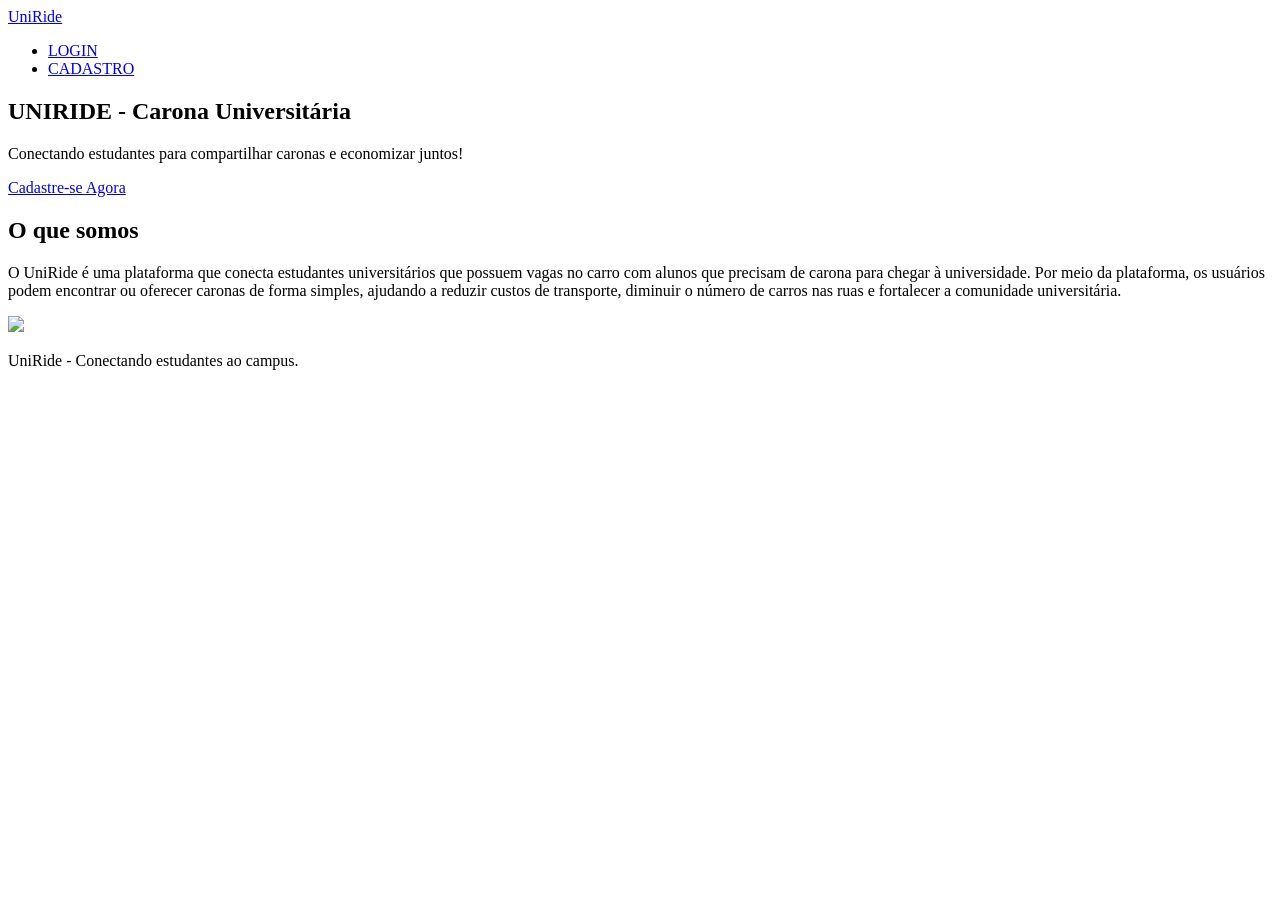
==== home/index.html @ bc9b3fe0 "pagina inicial- html" ====
<!DOCTYPE html>
<html lang="en">
<head>
    <meta charset="UTF-8">
    <meta name="viewport" content="width=device-width, initial-scale=1.0">
    <title>UNIRIDE - Carona Universitária</title>
    <link rel="stylesheet" href="../css/styles.css">
</head>
<body>
<!-- Navbar -->
<nav class="navbar">
    <div class="navbar-container">
      <a href="#" class="logo">UniRide</a>
      <ul class="nav-menu">
        <li><a href="../login/login.html">LOGIN</a></li>
        <li><a href="../cadastro/cadastro.html">CADASTRO</a></li>
      </ul>
    </div>
  </nav>

<!-- hero section -->
    <section class="hero">
        <div class="hero-content">
            <h1>UNIRIDE - Carona Universitária</h1>
            <p>Conectando estudantes para compartilhar caronas e economizar juntos!</p>
            <a href="../cadastro/cadastro.html" class="btn">Cadastre-se Agora</a>
        </div>
    </section>

<!-- about section -->
  <section id="sobre" class="about">
    <div class="about-container">
      <div class="about-text">
        <h2>O que somos</h2>
        <p>O UniRide é uma plataforma que conecta estudantes universitários que possuem vagas no carro com alunos que precisam de carona para chegar à universidade. Por meio da plataforma, os usuários podem encontrar ou oferecer caronas de forma simples, ajudando a reduzir custos de transporte, diminuir o número de carros nas ruas e fortalecer a comunidade universitária.</p>
      </div>
      <div class="about-image">
        <img src="https://cdn.blablacar.com/cms/carona-blablacar-3.webp">
      </div>
    </div>
  </section>

  <!-- Footer -->
  <footer class="footer">
    <p>UniRide - Conectando estudantes ao campus.</p>
  </footer>
</body>
</html>
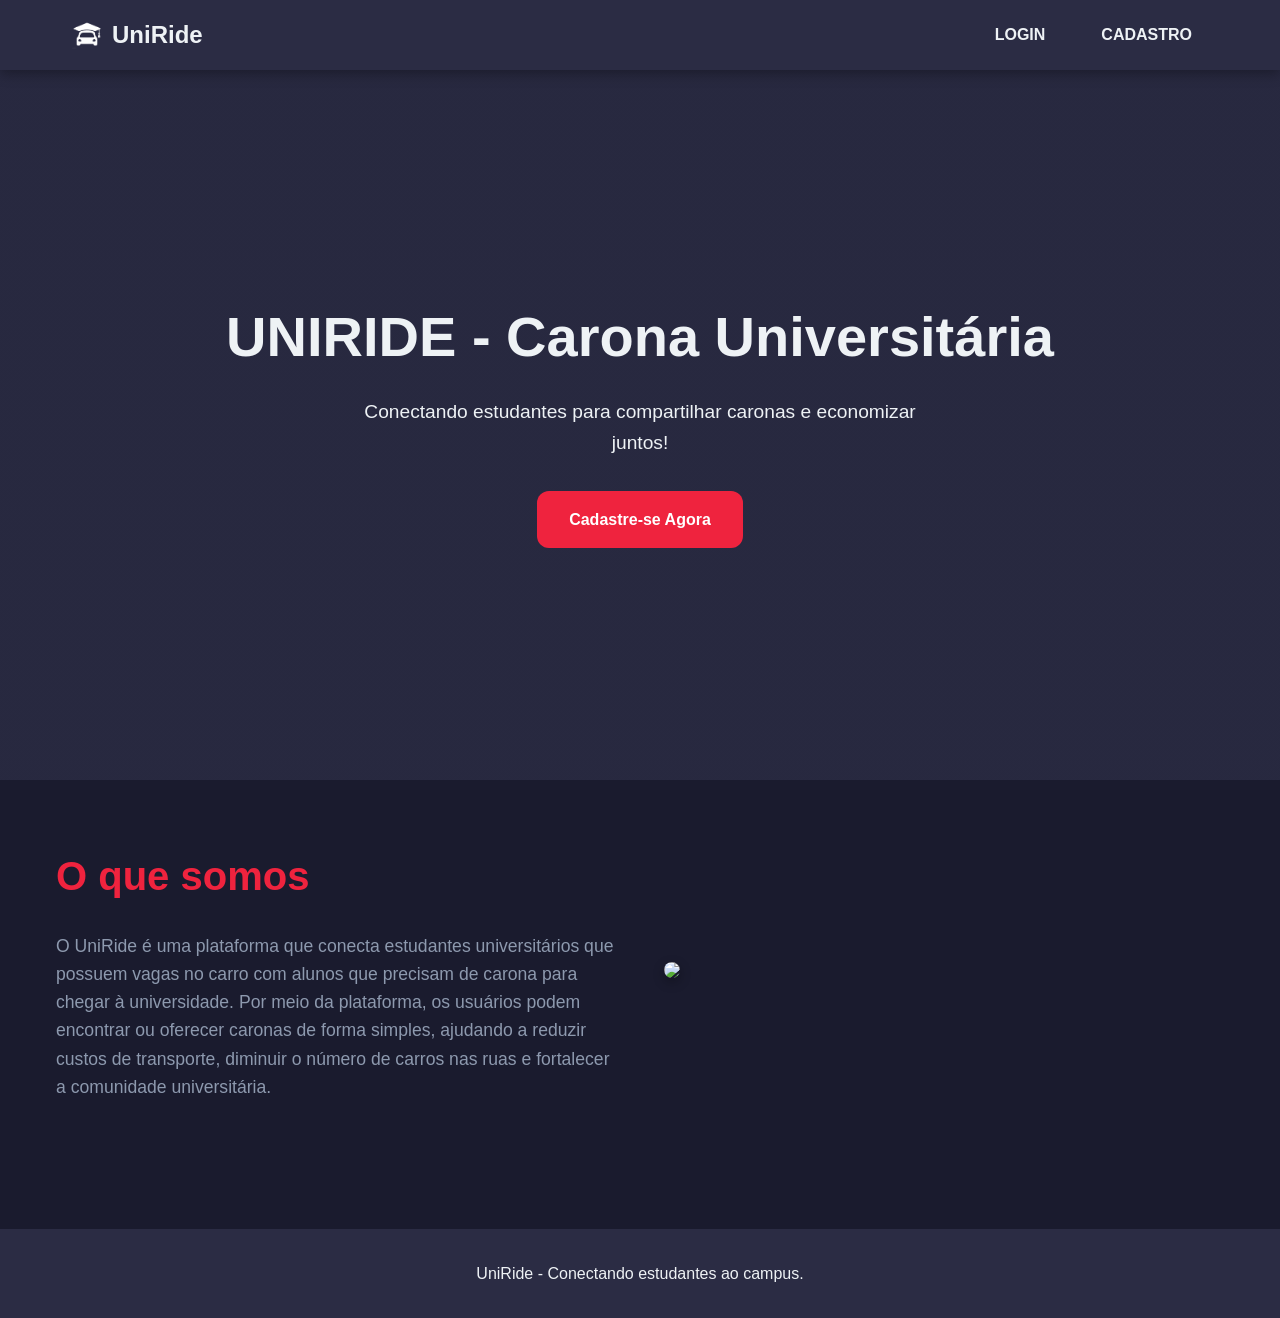
==== commit c444e910: "algumas alterações visuais" ====
--- a/home/index.html
+++ b/home/index.html
@@ -10,7 +10,7 @@
 <!-- Navbar -->
 <nav class="navbar">
     <div class="navbar-container">
-      <a href="#" class="logo">UniRide</a>
+      <a href="#" class="logo"><img src="../assets/icon-fofo.png" alt="Ícone UniRide" class="icone-logo">UniRide</a>
       <ul class="nav-menu">
         <li><a href="../login/login.html">LOGIN</a></li>
         <li><a href="../cadastro/cadastro.html">CADASTRO</a></li>
--- a/css/styles.css
+++ b/css/styles.css
@@ -0,0 +1,208 @@
+/* ----- base ----- */
+*,
+*::before,
+*::after {
+  margin: 0;
+  padding: 0;
+  box-sizing: border-box;
+}
+
+:root {
+  /* cores */
+  --color-primary-dark: #2b2c44;
+  --color-secondary-gray: #8d99ae;
+  --color-background: #1a1b2e; 
+  --color-accent-red: #ef233e;
+  --color-accent-red-dark: #d70232;
+  --color-white: #eef2f5;
+  
+  /* fonte */
+  --font-family: -apple-system, BlinkMacSystemFont, "SF Pro Display", "SF Pro Text", "Helvetica Neue", Helvetica, Arial, sans-serif;
+  
+  /* espaço */
+  --spacing-sm: 1rem;
+  --spacing-md: 1.5rem;
+  --spacing-lg: 2rem;
+  --spacing-xl: 3rem;
+  --spacing-2xl: 4rem;
+  
+  /* sombras */
+  --border-radius: 0.75rem;
+  --border-radius-lg: 1rem;
+  --shadow-md: 0 4px 12px rgba(0, 0, 0, 0.3);
+  --transition: all 0.3s ease;
+}
+
+html {
+  scroll-behavior: smooth;
+}
+
+body {
+  font-family: var(--font-family);
+  background-color: var(--color-background);
+  color: var(--color-white);
+  line-height: 1.6;
+  overflow-x: hidden;
+  -webkit-font-smoothing: antialiased;
+}
+
+/* nav */
+
+.navbar {
+  position: fixed;
+  top: 0;
+  width: 100%;
+  z-index: 1000;
+  background-color: var(--color-primary-dark);
+  box-shadow: var(--shadow-md);
+}
+
+.navbar-container {
+  display: flex;
+  align-items: center;
+  justify-content: space-between;
+  max-width: 1200px;
+  margin: 0 auto;
+  padding: 1rem 2rem;
+}
+
+.logo {
+  font-size: 1.5rem;
+  font-weight: 700;
+  color: var(--color-white);
+  text-decoration: none;
+}
+
+.nav-menu {
+  display: flex;
+  gap: 1.5rem;
+  list-style: none;
+}
+
+.nav-menu a {
+  color: var(--color-white);
+  text-decoration: none;
+  font-weight: 600;
+  transition: var(--transition);
+  padding: 0.5rem 1rem;
+  border-radius: 50px;
+}
+
+.nav-menu a:hover {
+  background-color: var(--color-accent-red);
+}
+
+.logo {
+    display: flex;
+    align-items: center; /* Alinha o ícone e o texto no meio */
+    gap: 10px; /* Dá um espaço entre o ícone e a palavra */
+}
+
+/* Adicione essa nova classe para controlar o tamanho do ícone */
+.icone-logo {
+    width: 30px; /* Ajuste esse valor para deixar o ícone maior ou menor */
+    height: auto;
+}
+
+/* botaooo */
+.menu-toggle {
+  display: none;
+  flex-direction: column;
+  gap: 5px;
+  background: none;
+  border: none;
+  cursor: pointer;
+}
+
+.menu-toggle span {
+  width: 30px;
+  height: 3px;
+  background-color: var(--color-white);
+  border-radius: 2px;
+}
+
+/* hero */
+
+.hero {
+  height: 80vh;
+  display: flex;
+  align-items: center;
+  justify-content: center;
+  text-align: center;
+  background: linear-gradient(rgba(43, 44, 68, 0.8), rgba(43, 44, 68, 0.8)), 
+              url('https://midia-wp-kinsta-grupomarista.s3.sa-east-1.amazonaws.com/grupo-marista-2022/wp-content/uploads/2024/11/13122634/imagens-para-o-blog-2048x1152.png');
+  background-size: cover;
+  background-position: center;
+  padding: 0 1rem;
+  margin-top: 60px; 
+}
+
+.hero-content h1 {
+  font-size: clamp(2rem, 5vw, 3.5rem);
+  margin-bottom: 1rem;
+}
+
+.hero-content p {
+  font-size: 1.2rem;
+  margin-bottom: 2rem;
+  max-width: 600px;
+  margin-left: auto;
+  margin-right: auto;
+}
+
+.btn {
+  display: inline-block;
+  background-color: var(--color-accent-red);
+  color: white;
+  padding: 1rem 2rem;
+  border-radius: var(--border-radius);
+  text-decoration: none;
+  font-weight: bold;
+  transition: var(--transition);
+}
+
+.btn:hover {
+  background-color: var(--color-accent-red-dark);
+  transform: translateY(-3px);
+}
+
+/* about secao */
+
+.about {
+  padding: var(--spacing-2xl) 1rem;
+  max-width: 1200px;
+  margin: 0 auto;
+}
+
+.about-container {
+  display: grid;
+  grid-template-columns: 1fr 1fr;
+  gap: 3rem;
+  align-items: center;
+}
+
+.about-text h2 {
+  font-size: 2.5rem;
+  margin-bottom: 1.5rem;
+  color: var(--color-accent-red);
+}
+
+.about-text p {
+  color: var(--color-secondary-gray);
+  font-size: 1.1rem;
+}
+
+.about-image img {
+  width: 100%;
+  border-radius: var(--border-radius-lg);
+  box-shadow: var(--shadow-md);
+}
+
+/* footer e tals */
+
+.footer {
+  background-color: var(--color-primary-dark);
+  text-align: center;
+  padding: 2rem;
+  margin-top: 4rem;
+}
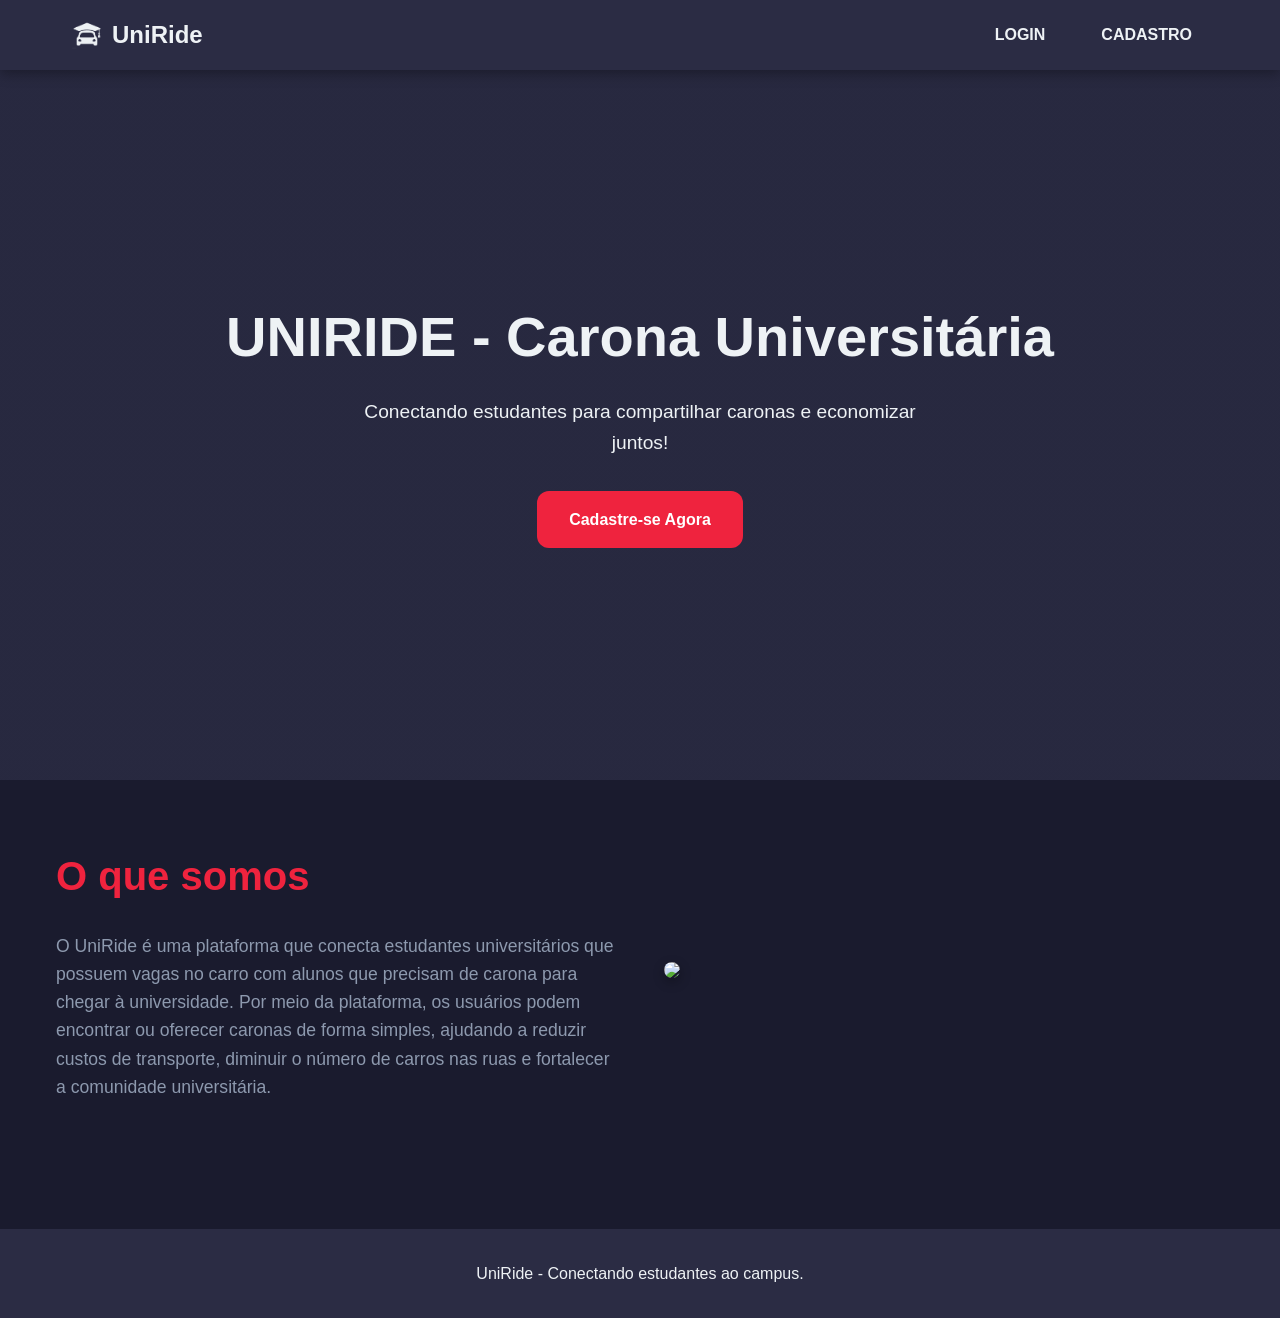
==== commit 70183ce1: "Correção de erro + complemento dos filtros em novaViagem Fix de um erro relacionado aos perfis de ed" ====
--- a/home/index.html
+++ b/home/index.html
@@ -35,7 +35,7 @@
         <p>O UniRide é uma plataforma que conecta estudantes universitários que possuem vagas no carro com alunos que precisam de carona para chegar à universidade. Por meio da plataforma, os usuários podem encontrar ou oferecer caronas de forma simples, ajudando a reduzir custos de transporte, diminuir o número de carros nas ruas e fortalecer a comunidade universitária.</p>
       </div>
       <div class="about-image">
-        <img src="https://cdn.blablacar.com/cms/carona-blablacar-3.webp">
+        <img src="https://i.imgur.com/Wo4Dyi2.jpeg">
       </div>
     </div>
   </section>
--- a/css/styles.css
+++ b/css/styles.css
@@ -94,13 +94,13 @@
 
 .logo {
     display: flex;
-    align-items: center; /* Alinha o ícone e o texto no meio */
-    gap: 10px; /* Dá um espaço entre o ícone e a palavra */
-}
-
-/* Adicione essa nova classe para controlar o tamanho do ícone */
+    align-items: center; 
+    gap: 10px;
+}
+
+
 .icone-logo {
-    width: 30px; /* Ajuste esse valor para deixar o ícone maior ou menor */
+    width: 30px; 
     height: auto;
 }
 
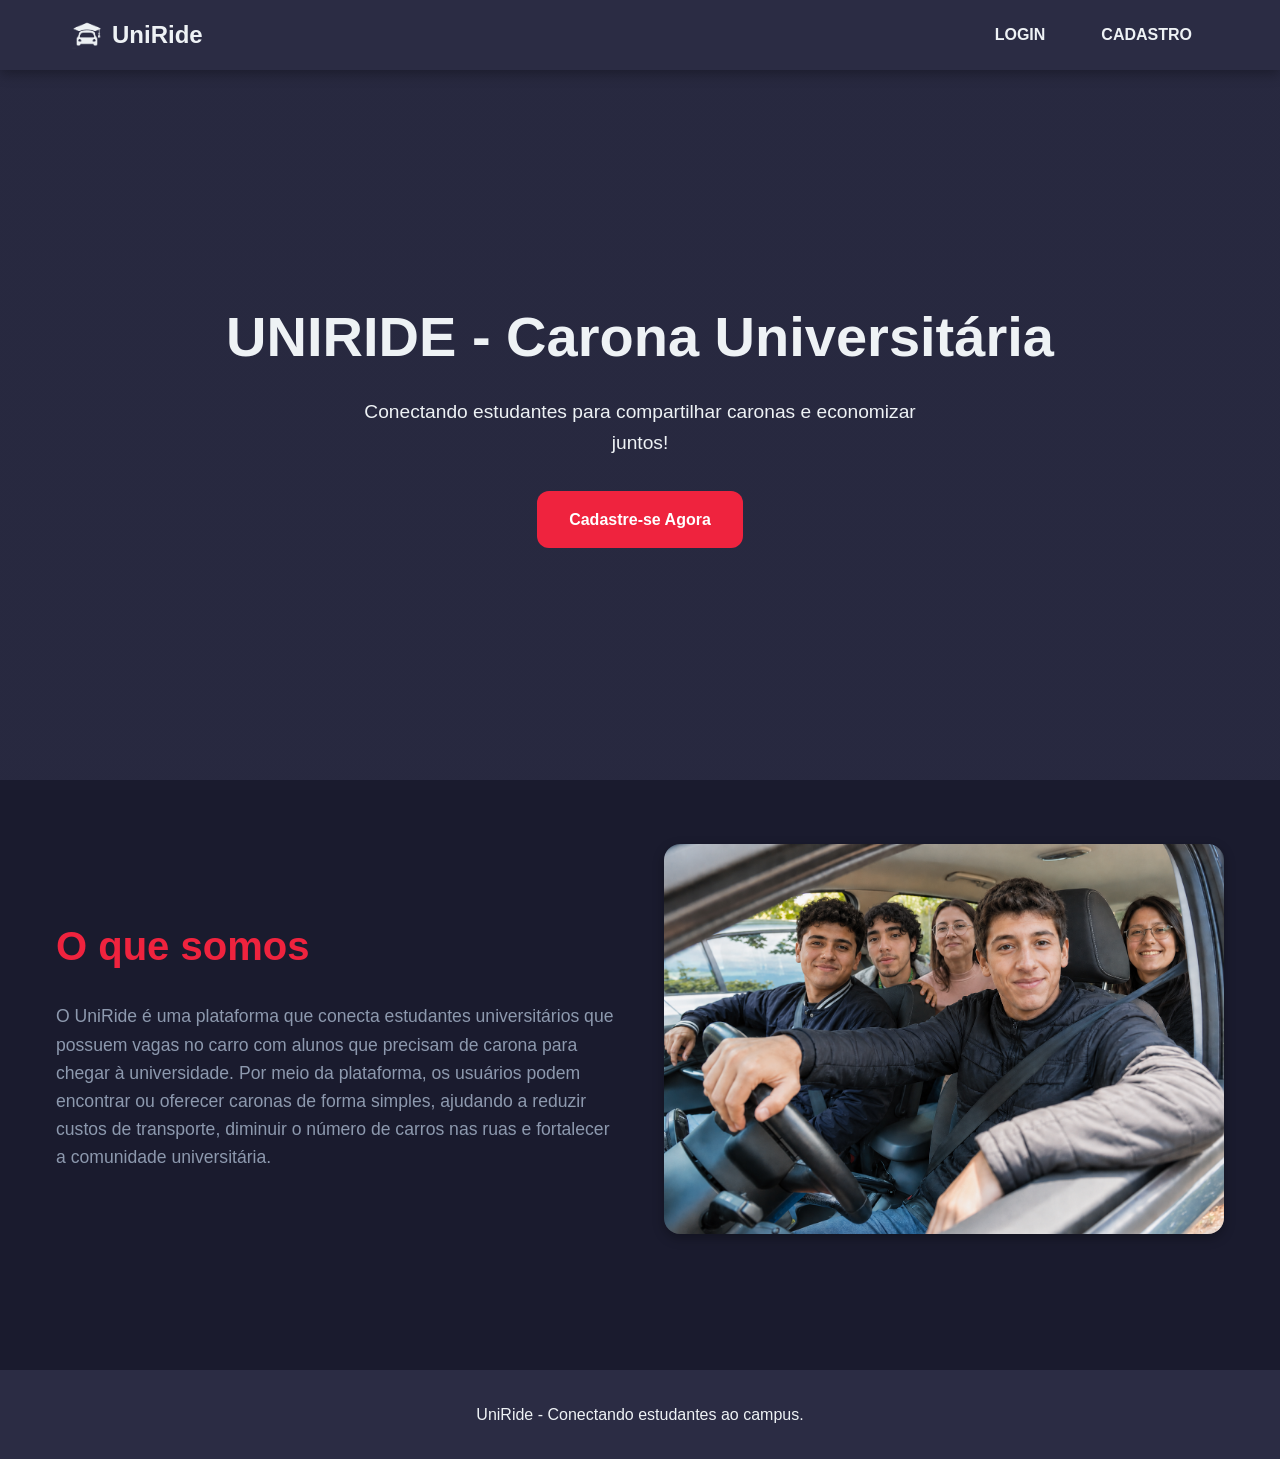
==== commit 7a909d17: "Trocado cor de alert para vermelho + passageiros sorridentes." ====
--- a/home/index.html
+++ b/home/index.html
@@ -35,7 +35,7 @@
         <p>O UniRide é uma plataforma que conecta estudantes universitários que possuem vagas no carro com alunos que precisam de carona para chegar à universidade. Por meio da plataforma, os usuários podem encontrar ou oferecer caronas de forma simples, ajudando a reduzir custos de transporte, diminuir o número de carros nas ruas e fortalecer a comunidade universitária.</p>
       </div>
       <div class="about-image">
-        <img src="https://i.imgur.com/Wo4Dyi2.jpeg">
+        <img src="Uniride.png" alt="Passagueiros sorridentes.">
       </div>
     </div>
   </section>
